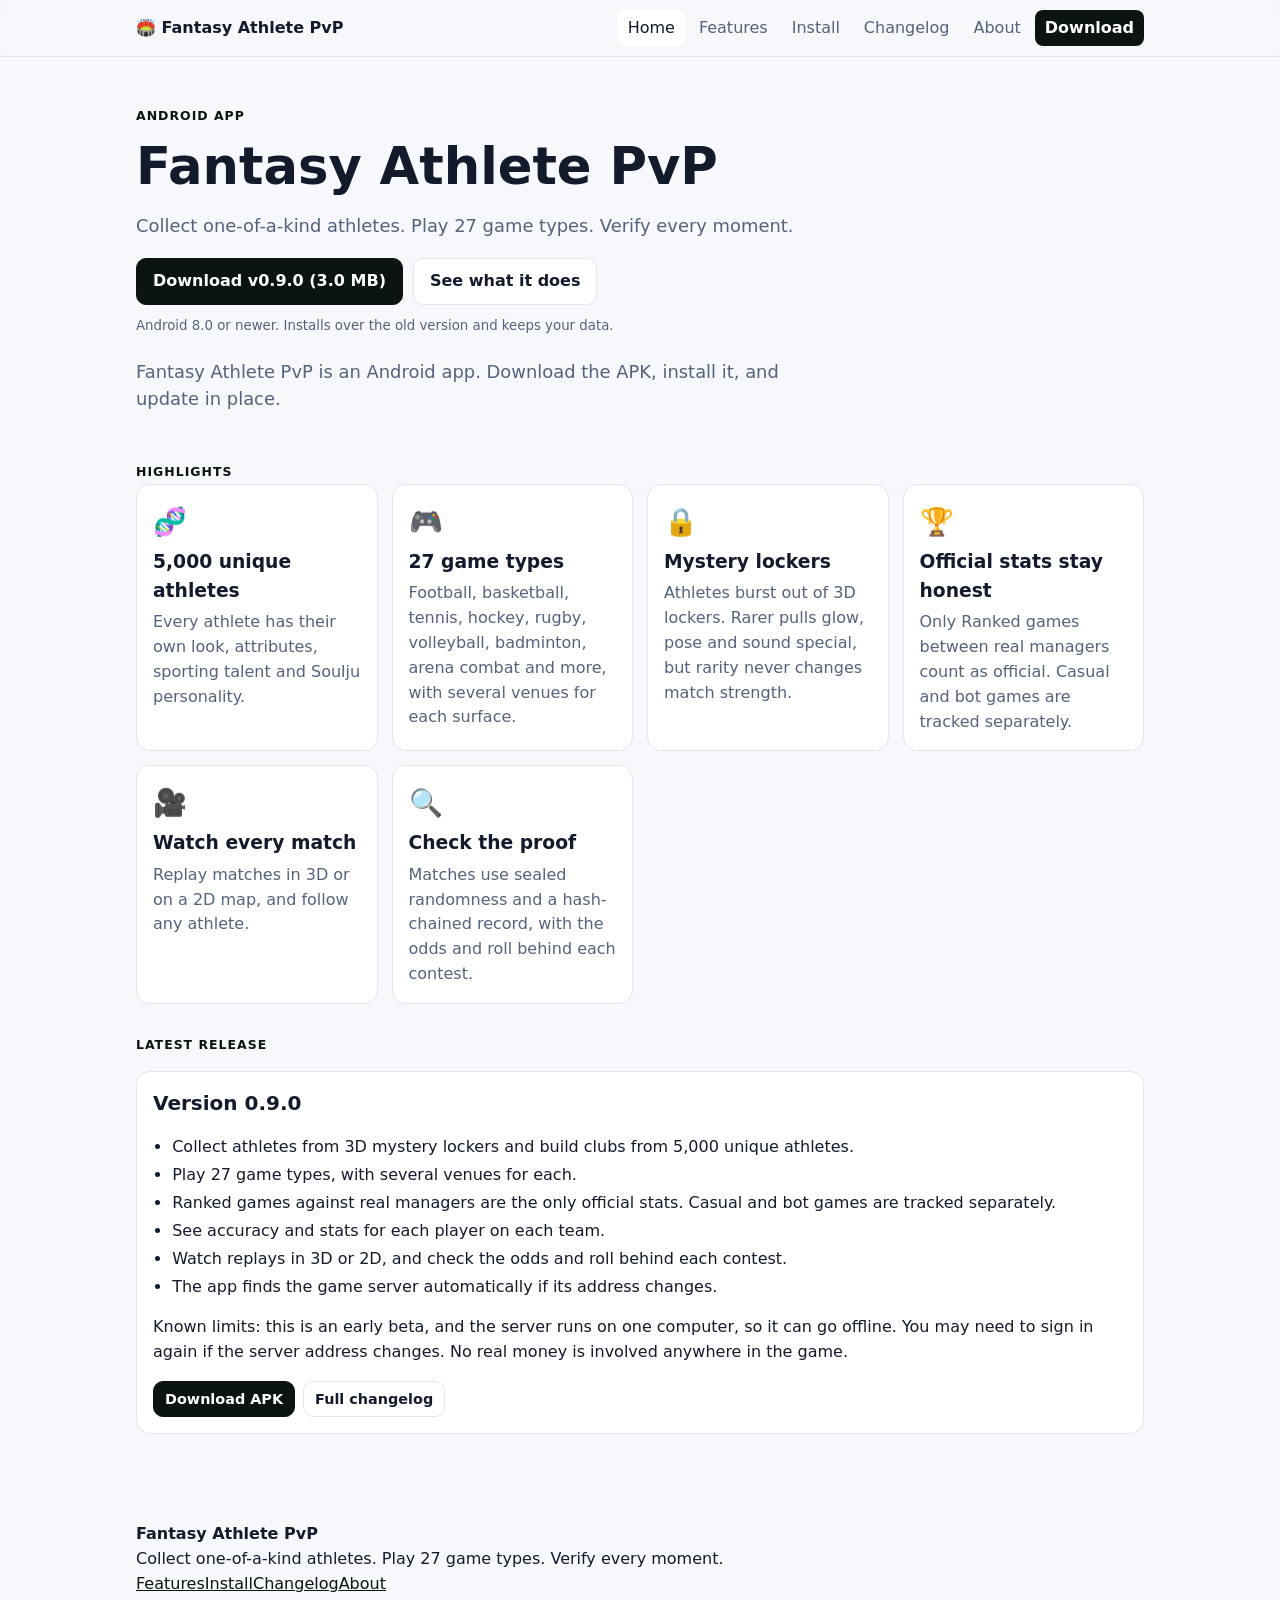
==== docs/index.html @ 2592e17e "Update the website Co-Authored-By: Claude Opus 5.5 <noreply@anthropic.com>" ====
<!doctype html>
<html lang="en">
<head>
<meta charset="utf-8">
<meta name="viewport" content="width=device-width, initial-scale=1">
<title>Fantasy Athlete PvP</title>
<meta name="description" content="Fantasy Athlete PvP is an Android app. Download the APK, install it, and update in place.">
<meta name="theme-color" content="#3b82f6">
<link rel="stylesheet" href="site.css">
</head>
<body>
<div id="site-header"></div>
<main>
<div class="wrap">
  <div class="pagehead">
    <span class="kicker">Android app</span>
    <h1>Fantasy Athlete PvP</h1>
    <p class="lead">Collect one-of-a-kind athletes. Play 27 game types. Verify every moment.</p>
    <div class="btns">
      <a class="btn primary" id="dl" href="install.html#download">Download for Android</a>
      <a class="btn" href="features.html">See what it does</a>
    </div>
    <small id="sub" style="color:var(--muted)">Android 8.0 or newer. Installs over the old version and keeps your data.</small>
  </div>

  <section>
    <p class="lead" style="margin-top:0">Fantasy Athlete PvP is an Android app. Download the APK, install it, and update in place.</p>
  </section>

  <section>
    <span class="kicker">Highlights</span>
    <div class="grid" id="features"></div>
  </section>

  <section>
    <span class="kicker">Latest release</span>
    <div id="latest" class="rel"><div class="md"><p>Loading...</p></div></div>
  </section>
</div>
</main>
<div id="site-footer"></div>
<script src="site.js"></script>
<script>
(function () {
  var S = window.Site;
  S.ready.then(function (site) {
    document.getElementById("features").innerHTML = (site.features || []).slice(0, 6).map(function (f) {
      return '<div class="card"><div class="ic">' + S.esc(f.icon || "") + "</div><h3>" + S.esc(f.title) + "</h3><p>" + S.esc(f.text) + "</p></div>";
    }).join("");
  });
  S.releases().then(function (list) {
    var r = list[0], box = document.getElementById("latest");
    if (!r) { box.innerHTML = '<div class="md"><p>No release has been published yet.</p></div>'; return; }
    document.getElementById("dl").href = r.download;
    document.getElementById("dl").textContent = "Download v" + r.version + " (" + S.fmtSize(r.size) + ")";
    box.innerHTML = '<header><h2>Version ' + S.esc(r.version) + '</h2><span class="meta">' + (r.date ? S.fmtDate(r.date) : "") + '</span></header><div class="md">' + S.md(r.notes) + '</div><div class="files"><a class="btn small primary" href="' + r.download + '">Download APK</a><a class="btn small" href="changelog.html">Full changelog</a></div>';
  }).catch(function () { document.getElementById("latest").innerHTML = '<div class="md"><p>Couldn\'t load the release list.</p></div>'; });
})();
</script>
</body>
</html>
---- docs/site.css ----
:root {
  --accent: #3b82f6;
  --bg: #0b0f1a;
  --panel: #131a2b;
  --line: #243049;
  --text: #e8ecf5;
  --muted: #9aa6bf;
  --ok: #34d399;
  color-scheme: dark;
}
@media (prefers-color-scheme: light) {
  :root { --bg: #f6f8fc; --panel: #ffffff; --line: #dfe5f1; --text: #131a2b; --muted: #55627c; color-scheme: light; }
}
* { box-sizing: border-box; }
html { scroll-behavior: smooth; }
body { margin: 0; background: var(--bg); color: var(--text); font: 16px/1.55 system-ui, -apple-system, "Segoe UI", Roboto, sans-serif; }
a { color: var(--accent); }
code { font: 0.9em ui-monospace, Menlo, Consolas, monospace; background: color-mix(in srgb, var(--accent) 14%, transparent); padding: 1px 5px; border-radius: 4px; }
.wrap { max-width: 1040px; margin: 0 auto; padding: 0 16px; }
main { padding: 28px 0 60px; }
h1 { font-size: clamp(2rem, 6vw, 3.2rem); line-height: 1.1; margin: 0.2em 0; }
h1 span { color: var(--accent); }
h2 { font-size: 1.6rem; margin: 1.6em 0 0.4em; }
h3 { margin: 0.2em 0 0.3em; }
.lead { font-size: 1.12rem; color: var(--muted); max-width: 62ch; }
.kicker { display: inline-block; font-size: 0.78rem; letter-spacing: 0.08em; text-transform: uppercase; color: var(--accent); font-weight: 700; }
section { padding: 14px 0; }

.top { position: sticky; top: 0; z-index: 10; background: color-mix(in srgb, var(--bg) 88%, transparent); backdrop-filter: blur(8px); border-bottom: 1px solid var(--line); }
.top .wrap { display: flex; align-items: center; gap: 16px; height: 56px; }
.brand { font-weight: 800; color: var(--text); text-decoration: none; margin-right: auto; }
.brand .mark { color: var(--accent); }
nav.main { display: flex; gap: 4px; align-items: center; }
nav.main a { color: var(--muted); text-decoration: none; padding: 6px 10px; border-radius: 8px; }
nav.main a:hover, nav.main a.on { color: var(--text); background: var(--panel); }
nav.main a.dl { background: var(--accent); color: #fff; font-weight: 700; }
.menu-btn { display: none; background: none; border: 1px solid var(--line); color: var(--text); border-radius: 8px; padding: 6px 10px; font-size: 1.1rem; }
@media (max-width: 720px) {
  .menu-btn { display: block; }
  nav.main { display: none; position: absolute; top: 56px; left: 0; right: 0; flex-direction: column; align-items: stretch; background: var(--bg); border-bottom: 1px solid var(--line); padding: 8px 16px 14px; }
  nav.main.open { display: flex; }
}

.btns { display: flex; flex-wrap: wrap; gap: 10px; margin: 18px 0 8px; }
.btn { display: inline-block; padding: 10px 16px; border-radius: 10px; border: 1px solid var(--line); background: var(--panel); color: var(--text); text-decoration: none; font-weight: 600; cursor: pointer; font-size: 1rem; }
.btn.primary { background: var(--accent); border-color: var(--accent); color: #fff; }
.btn.small { padding: 6px 11px; font-size: 0.9rem; }
.grid { display: grid; gap: 14px; grid-template-columns: repeat(auto-fit, minmax(240px, 1fr)); }
.grid.two { grid-template-columns: repeat(auto-fit, minmax(300px, 1fr)); }
.card, .callout { background: var(--panel); border: 1px solid var(--line); border-radius: 14px; padding: 16px; color: var(--text); text-decoration: none; display: block; }
.card .ic { font-size: 1.7rem; }
.card p, .callout p { color: var(--muted); margin: 0.3em 0 0; }
.callout.warn { border-color: #d9a441; }
.pagehead { padding: 18px 0 6px; }
.pill { display: inline-block; font-size: 0.8rem; padding: 2px 9px; border-radius: 99px; border: 1px solid var(--line); color: var(--muted); }
.pill.green { color: var(--ok); border-color: var(--ok); }
.search { width: 100%; max-width: 420px; padding: 10px 12px; border-radius: 10px; border: 1px solid var(--line); background: var(--panel); color: var(--text); font-size: 1rem; }
.filter { display: flex; gap: 12px; align-items: center; flex-wrap: wrap; margin-top: 10px; }

.rel { background: var(--panel); border: 1px solid var(--line); border-radius: 14px; padding: 16px; margin: 14px 0; }
.rel header { display: flex; flex-wrap: wrap; gap: 4px 12px; align-items: baseline; justify-content: space-between; }
.rel h2 { margin: 0; font-size: 1.25rem; }
.rel .meta { color: var(--muted); font-size: 0.9rem; }
.tag { margin-left: 8px; font-size: 0.7rem; background: var(--accent); color: #fff; padding: 2px 7px; border-radius: 99px; vertical-align: middle; }
.md ul { padding-left: 1.2em; } .md li { margin: 0.2em 0; }
.files { display: flex; flex-wrap: wrap; gap: 8px; margin-top: 10px; }
details { margin-top: 10px; color: var(--muted); }
table { width: 100%; border-collapse: collapse; }
th, td { text-align: left; padding: 8px 6px; border-bottom: 1px solid var(--line); vertical-align: top; }
td.hash { font: 12px ui-monospace, Menlo, Consolas, monospace; word-break: break-all; color: var(--muted); }
ol.steps { padding-left: 1.2em; } ol.steps li { margin: 0.5em 0; }

footer.foot { border-top: 1px solid var(--line); color: var(--muted); font-size: 0.9rem; padding: 24px 0 40px; }
footer .cols { display: grid; gap: 20px; grid-template-columns: repeat(auto-fit, minmax(220px, 1fr)); }
footer .links { display: flex; flex-direction: column; gap: 6px; }
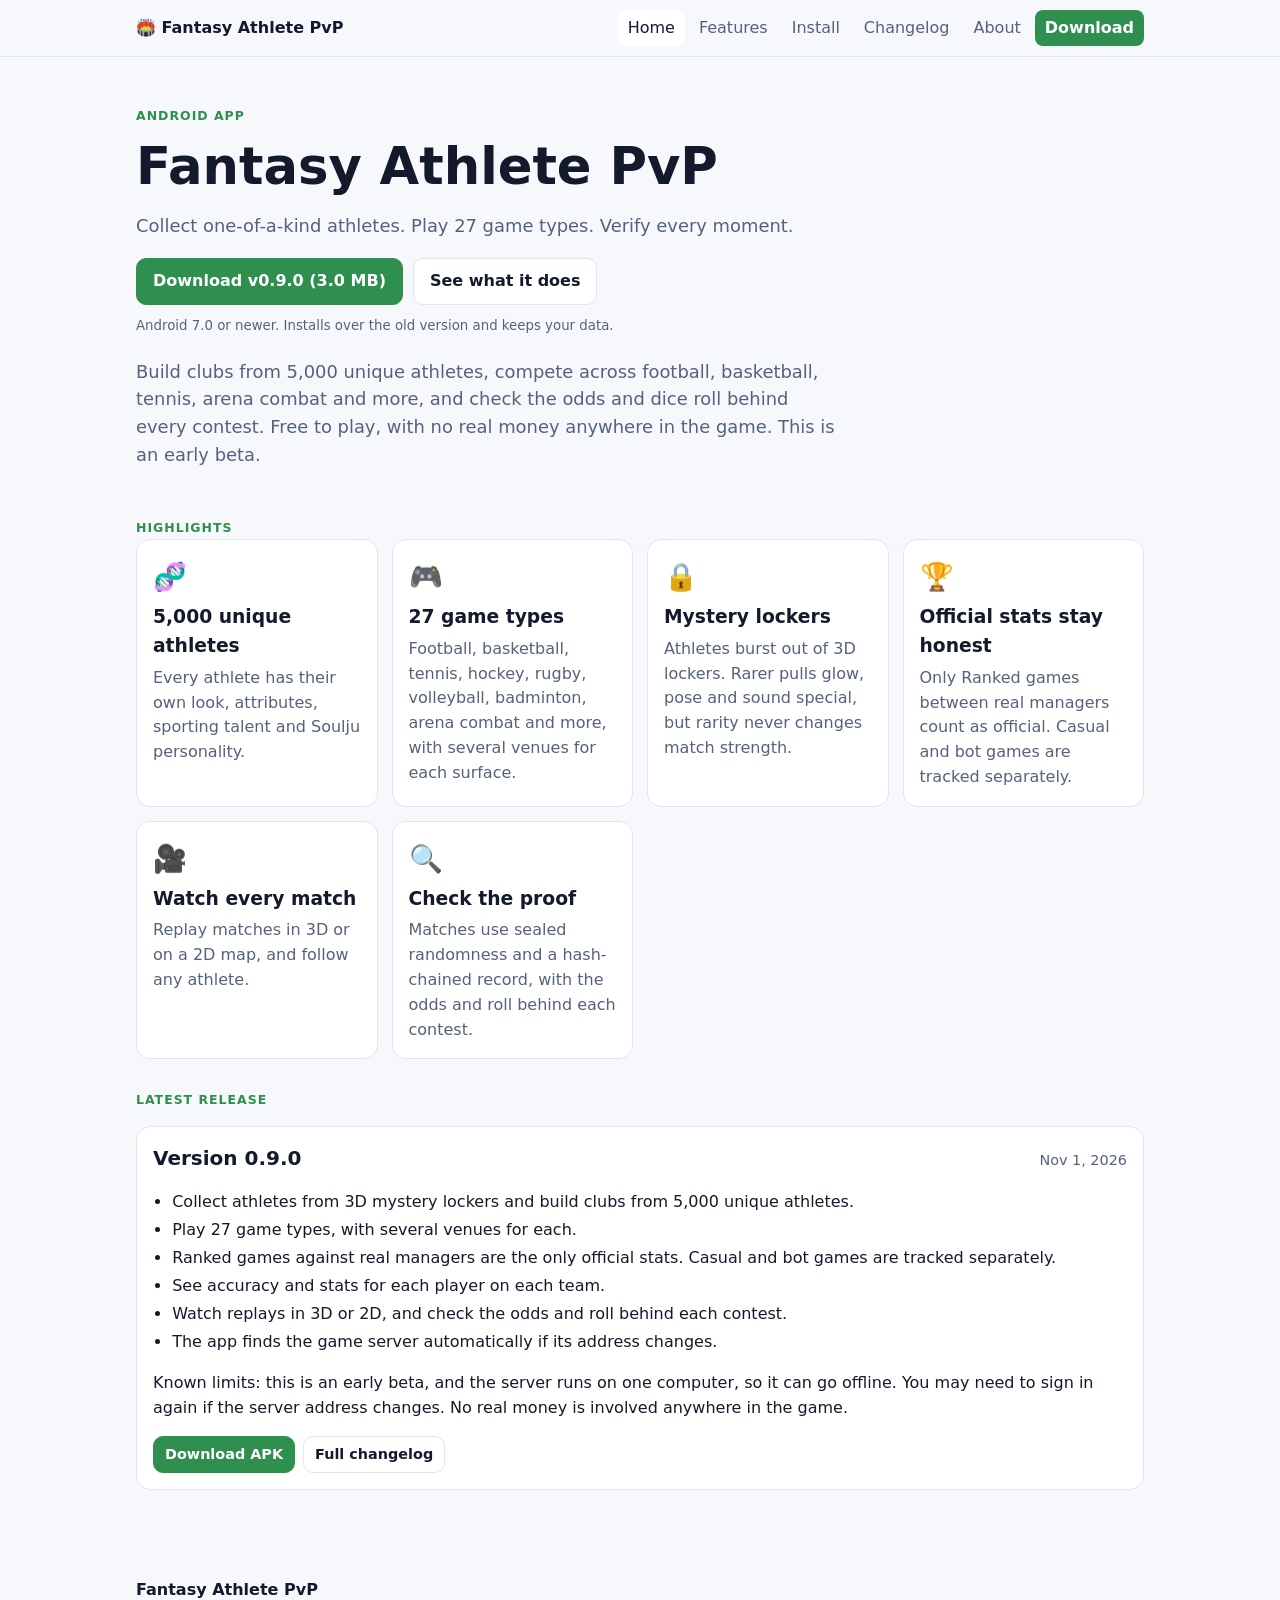
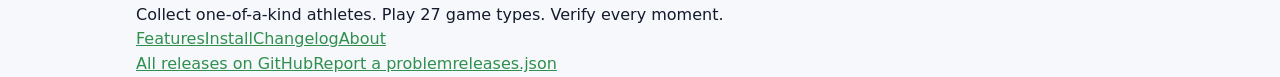
==== commit c7df1cf1: "Update the website Co-Authored-By: Claude Opus 5.5 <noreply@anthropic.com>" ====
--- a/docs/index.html
+++ b/docs/index.html
@@ -4,7 +4,7 @@
 <meta charset="utf-8">
 <meta name="viewport" content="width=device-width, initial-scale=1">
 <title>Fantasy Athlete PvP</title>
-<meta name="description" content="Fantasy Athlete PvP is an Android app. Download the APK, install it, and update in place.">
+<meta name="description" content="Build clubs from 5,000 unique athletes, compete across football, basketball, tennis, arena combat and more, and check the odds and dice roll behind every contest. Free to play, with no real money anywhere in the game. This is an early beta.">
 <meta name="theme-color" content="#3b82f6">
 <link rel="stylesheet" href="site.css">
 </head>
@@ -20,11 +20,11 @@
       <a class="btn primary" id="dl" href="install.html#download">Download for Android</a>
       <a class="btn" href="features.html">See what it does</a>
     </div>
-    <small id="sub" style="color:var(--muted)">Android 8.0 or newer. Installs over the old version and keeps your data.</small>
+    <small id="sub" style="color:var(--muted)">Android 7.0 or newer. Installs over the old version and keeps your data.</small>
   </div>
 
   <section>
-    <p class="lead" style="margin-top:0">Fantasy Athlete PvP is an Android app. Download the APK, install it, and update in place.</p>
+    <p class="lead" style="margin-top:0">Build clubs from 5,000 unique athletes, compete across football, basketball, tennis, arena combat and more, and check the odds and dice roll behind every contest. Free to play, with no real money anywhere in the game. This is an early beta.</p>
   </section>
 
   <section>
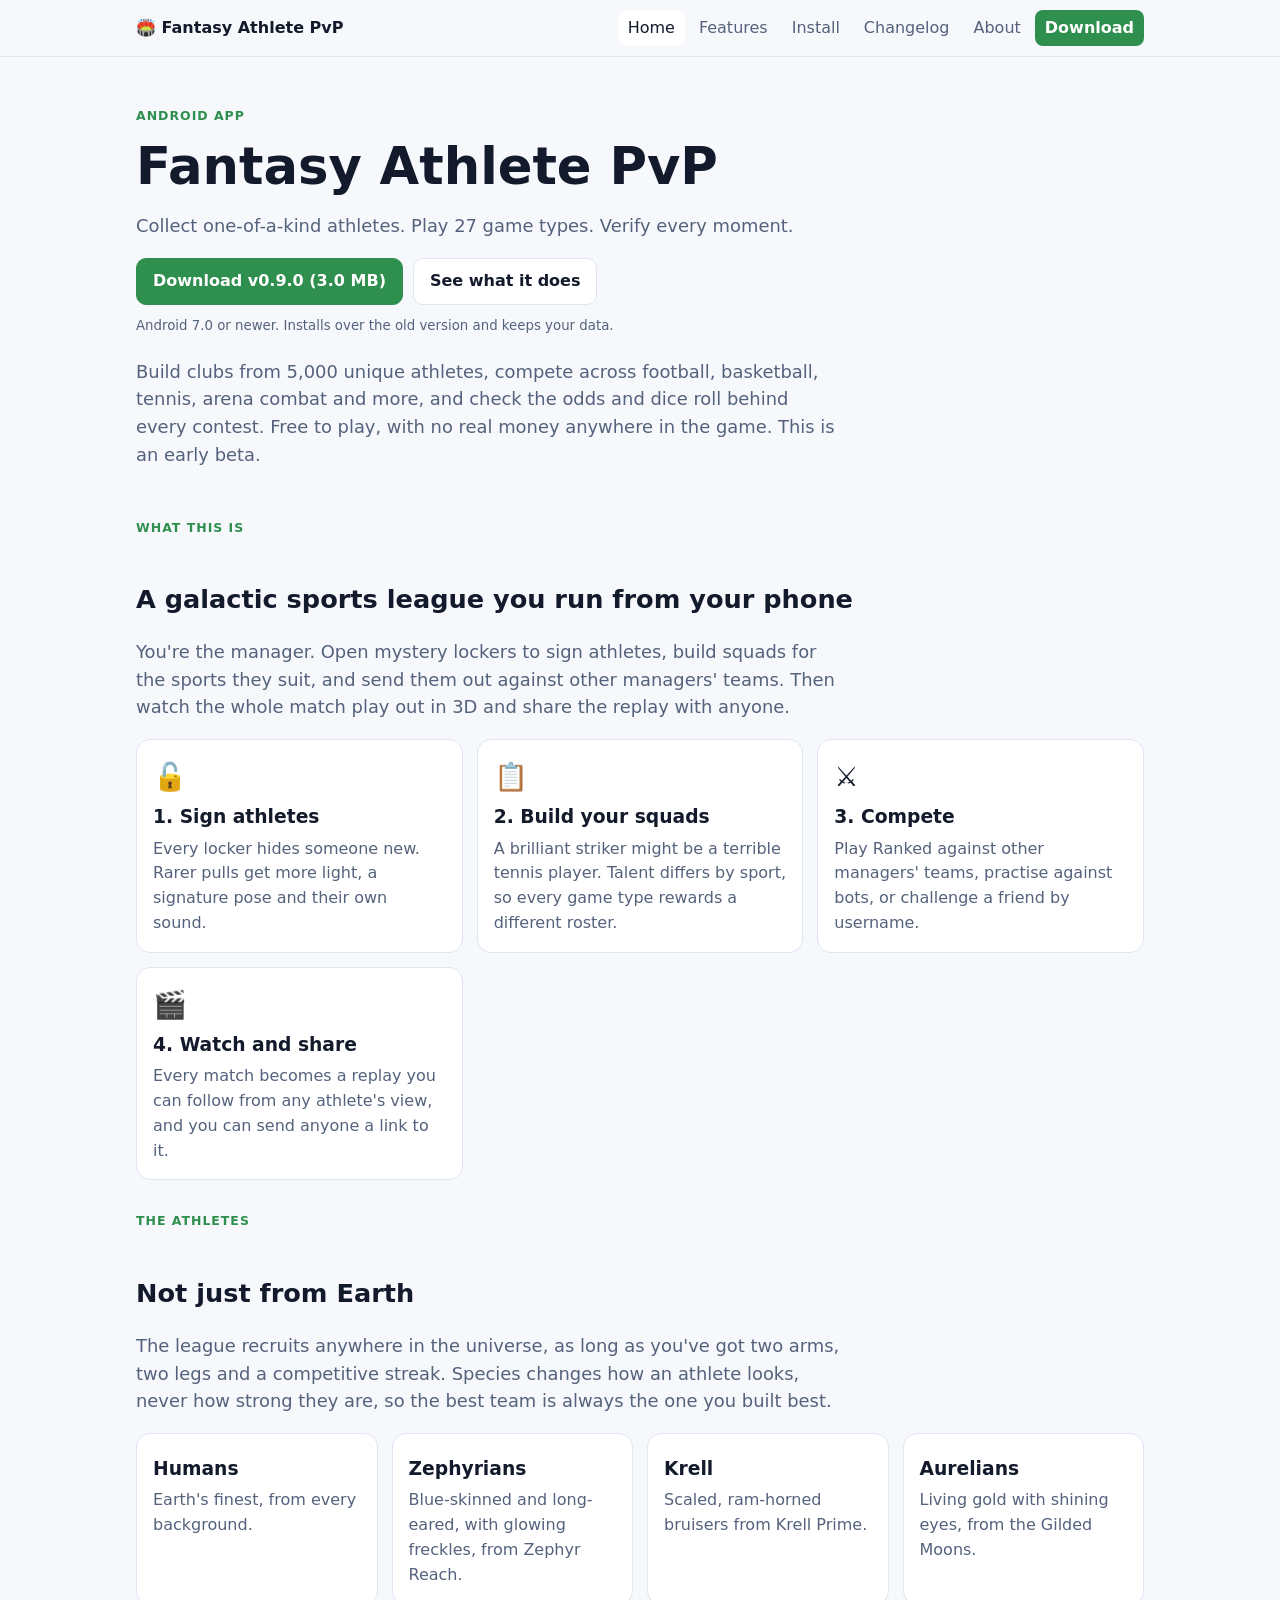
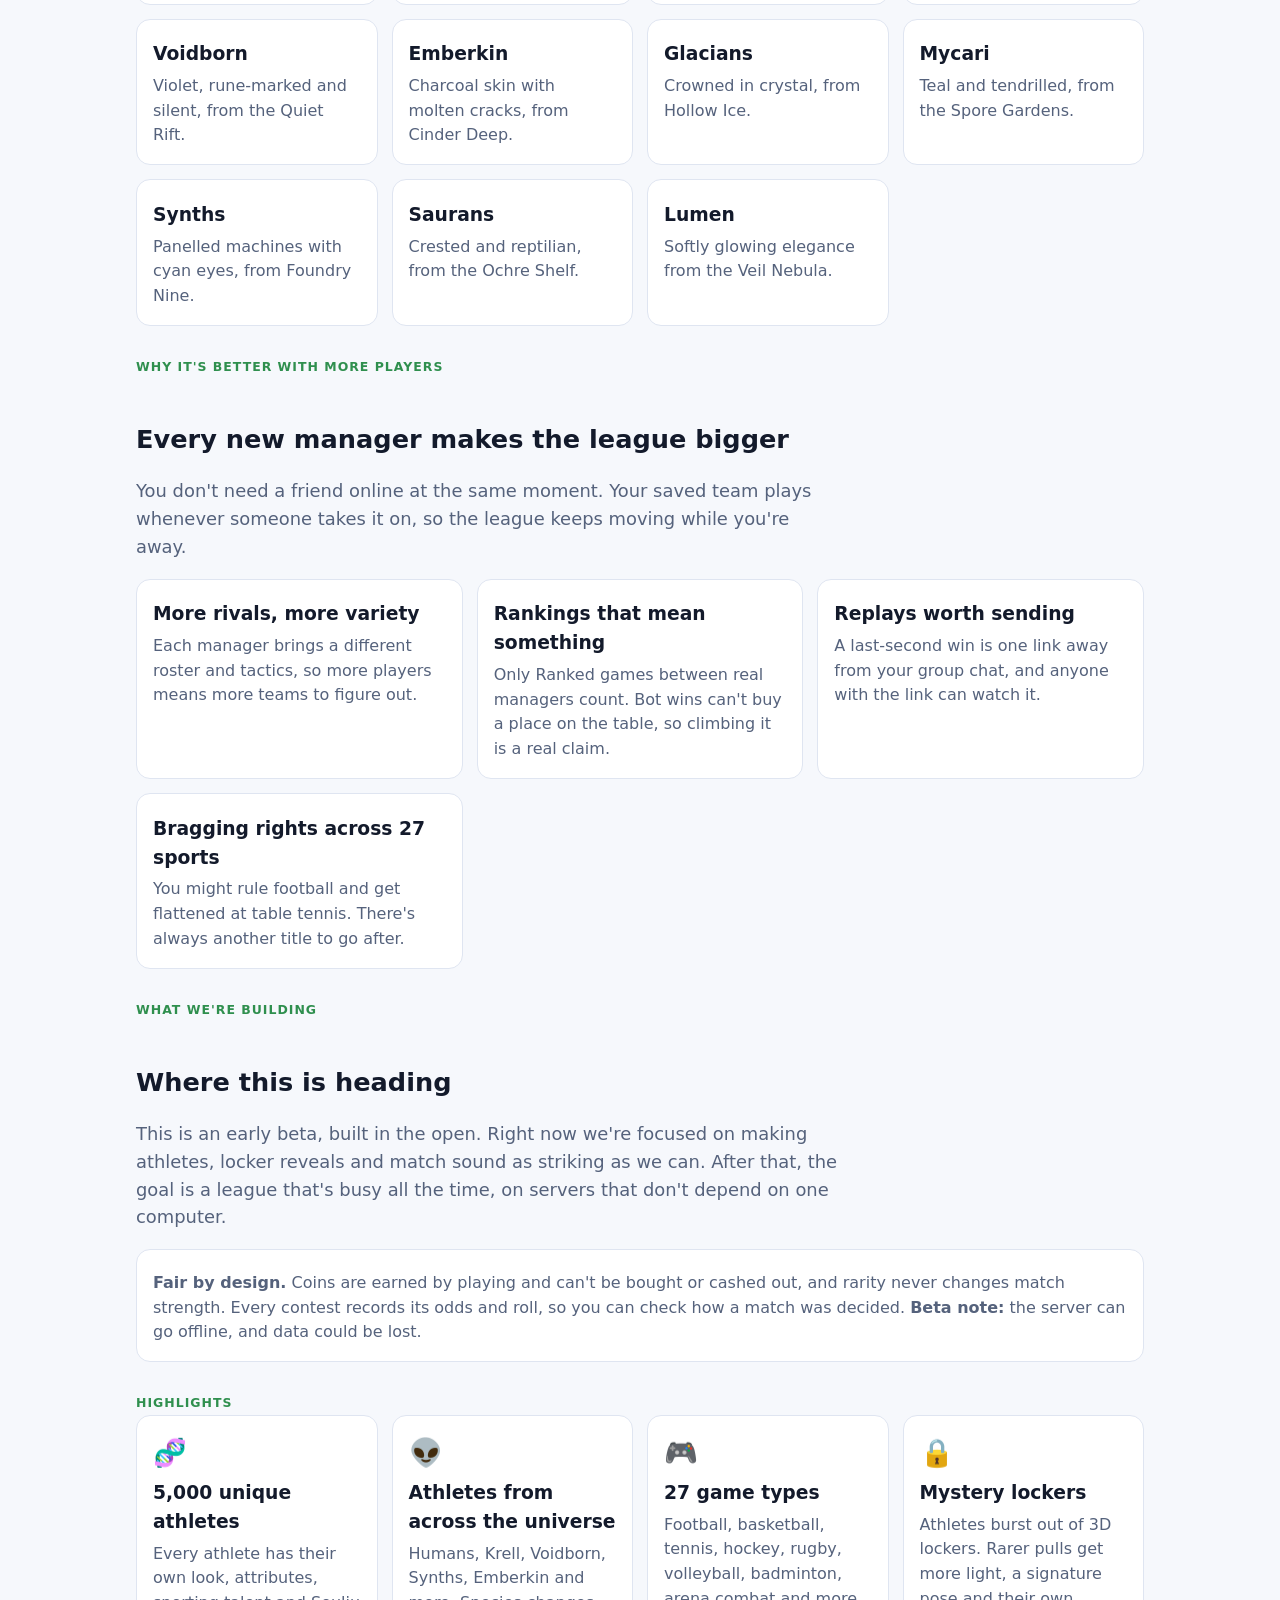
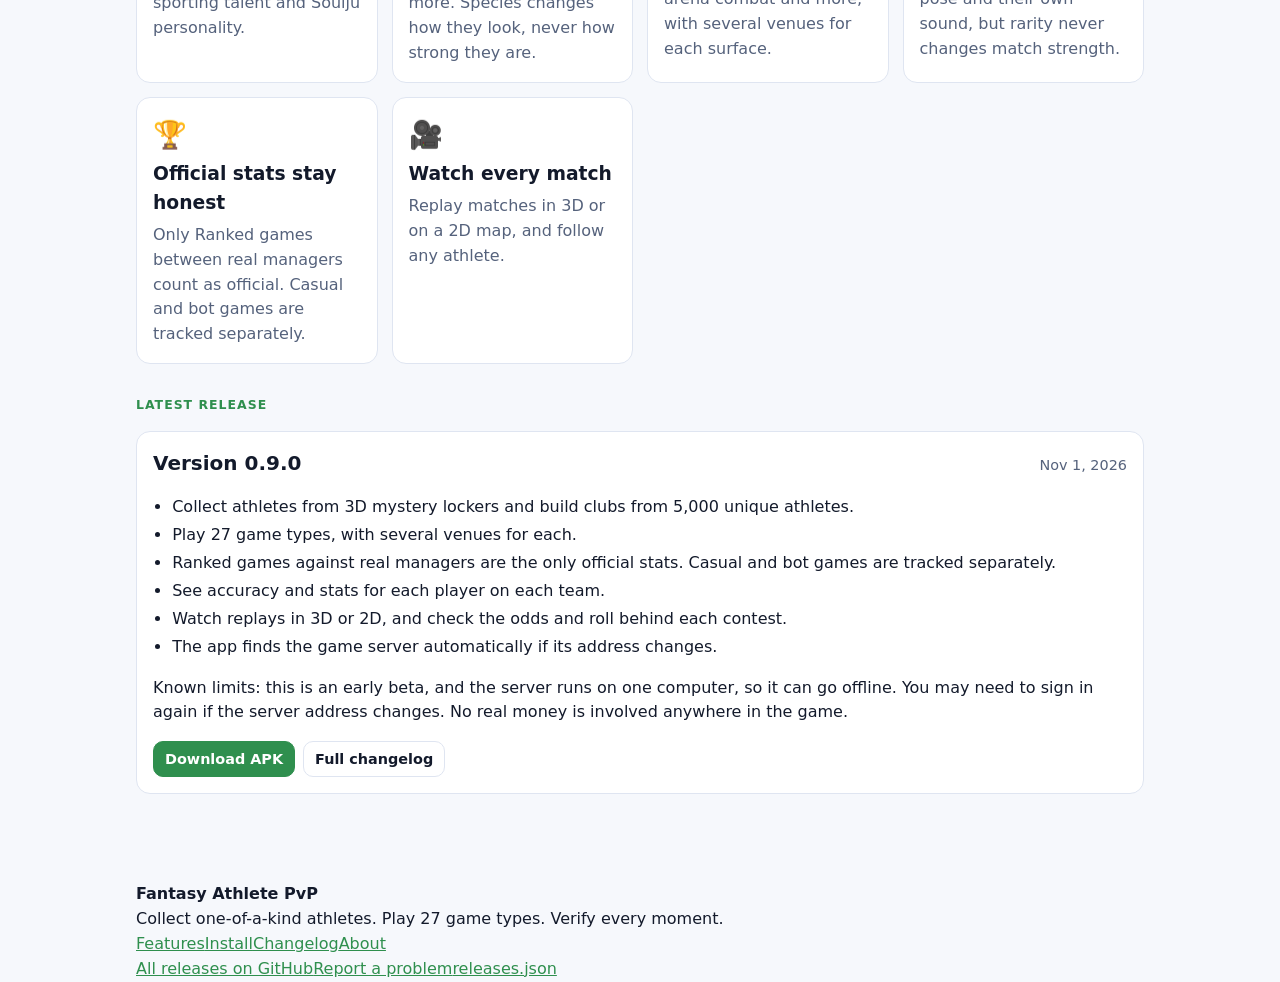
==== commit 37406bf6: "Update the website Co-Authored-By: Claude Opus 5.5 <noreply@anthropic.com>" ====
--- a/docs/index.html
+++ b/docs/index.html
@@ -25,6 +25,56 @@
 
   <section>
     <p class="lead" style="margin-top:0">Build clubs from 5,000 unique athletes, compete across football, basketball, tennis, arena combat and more, and check the odds and dice roll behind every contest. Free to play, with no real money anywhere in the game. This is an early beta.</p>
+  </section>
+
+  <section>
+    <span class="kicker">What this is</span>
+    <h2>A galactic sports league you run from your phone</h2>
+    <p class="lead">You're the manager. Open mystery lockers to sign athletes, build squads for the sports they suit, and send them out against other managers' teams. Then watch the whole match play out in 3D and share the replay with anyone.</p>
+    <div class="grid two" style="margin-top:14px">
+      <div class="card"><div class="ic">🔓</div><h3>1. Sign athletes</h3><p>Every locker hides someone new. Rarer pulls get more light, a signature pose and their own sound.</p></div>
+      <div class="card"><div class="ic">📋</div><h3>2. Build your squads</h3><p>A brilliant striker might be a terrible tennis player. Talent differs by sport, so every game type rewards a different roster.</p></div>
+      <div class="card"><div class="ic">⚔️</div><h3>3. Compete</h3><p>Play Ranked against other managers' teams, practise against bots, or challenge a friend by username.</p></div>
+      <div class="card"><div class="ic">🎬</div><h3>4. Watch and share</h3><p>Every match becomes a replay you can follow from any athlete's view, and you can send anyone a link to it.</p></div>
+    </div>
+  </section>
+
+  <section>
+    <span class="kicker">The athletes</span>
+    <h2>Not just from Earth</h2>
+    <p class="lead">The league recruits anywhere in the universe, as long as you've got two arms, two legs and a competitive streak. Species changes how an athlete looks, never how strong they are, so the best team is always the one you built best.</p>
+    <div class="grid" style="margin-top:14px">
+      <div class="card"><h3>Humans</h3><p>Earth's finest, from every background.</p></div>
+      <div class="card"><h3>Zephyrians</h3><p>Blue-skinned and long-eared, with glowing freckles, from Zephyr Reach.</p></div>
+      <div class="card"><h3>Krell</h3><p>Scaled, ram-horned bruisers from Krell Prime.</p></div>
+      <div class="card"><h3>Aurelians</h3><p>Living gold with shining eyes, from the Gilded Moons.</p></div>
+      <div class="card"><h3>Voidborn</h3><p>Violet, rune-marked and silent, from the Quiet Rift.</p></div>
+      <div class="card"><h3>Emberkin</h3><p>Charcoal skin with molten cracks, from Cinder Deep.</p></div>
+      <div class="card"><h3>Glacians</h3><p>Crowned in crystal, from Hollow Ice.</p></div>
+      <div class="card"><h3>Mycari</h3><p>Teal and tendrilled, from the Spore Gardens.</p></div>
+      <div class="card"><h3>Synths</h3><p>Panelled machines with cyan eyes, from Foundry Nine.</p></div>
+      <div class="card"><h3>Saurans</h3><p>Crested and reptilian, from the Ochre Shelf.</p></div>
+      <div class="card"><h3>Lumen</h3><p>Softly glowing elegance from the Veil Nebula.</p></div>
+    </div>
+  </section>
+
+  <section>
+    <span class="kicker">Why it's better with more players</span>
+    <h2>Every new manager makes the league bigger</h2>
+    <p class="lead">You don't need a friend online at the same moment. Your saved team plays whenever someone takes it on, so the league keeps moving while you're away.</p>
+    <div class="grid two" style="margin-top:14px">
+      <div class="card"><h3>More rivals, more variety</h3><p>Each manager brings a different roster and tactics, so more players means more teams to figure out.</p></div>
+      <div class="card"><h3>Rankings that mean something</h3><p>Only Ranked games between real managers count. Bot wins can't buy a place on the table, so climbing it is a real claim.</p></div>
+      <div class="card"><h3>Replays worth sending</h3><p>A last-second win is one link away from your group chat, and anyone with the link can watch it.</p></div>
+      <div class="card"><h3>Bragging rights across 27 sports</h3><p>You might rule football and get flattened at table tennis. There's always another title to go after.</p></div>
+    </div>
+  </section>
+
+  <section>
+    <span class="kicker">What we're building</span>
+    <h2>Where this is heading</h2>
+    <p class="lead">This is an early beta, built in the open. Right now we're focused on making athletes, locker reveals and match sound as striking as we can. After that, the goal is a league that's busy all the time, on servers that don't depend on one computer.</p>
+    <div class="callout" style="margin-top:14px"><p><b>Fair by design.</b> Coins are earned by playing and can't be bought or cashed out, and rarity never changes match strength. Every contest records its odds and roll, so you can check how a match was decided. <b>Beta note:</b> the server can go offline, and data could be lost.</p></div>
   </section>
 
   <section>
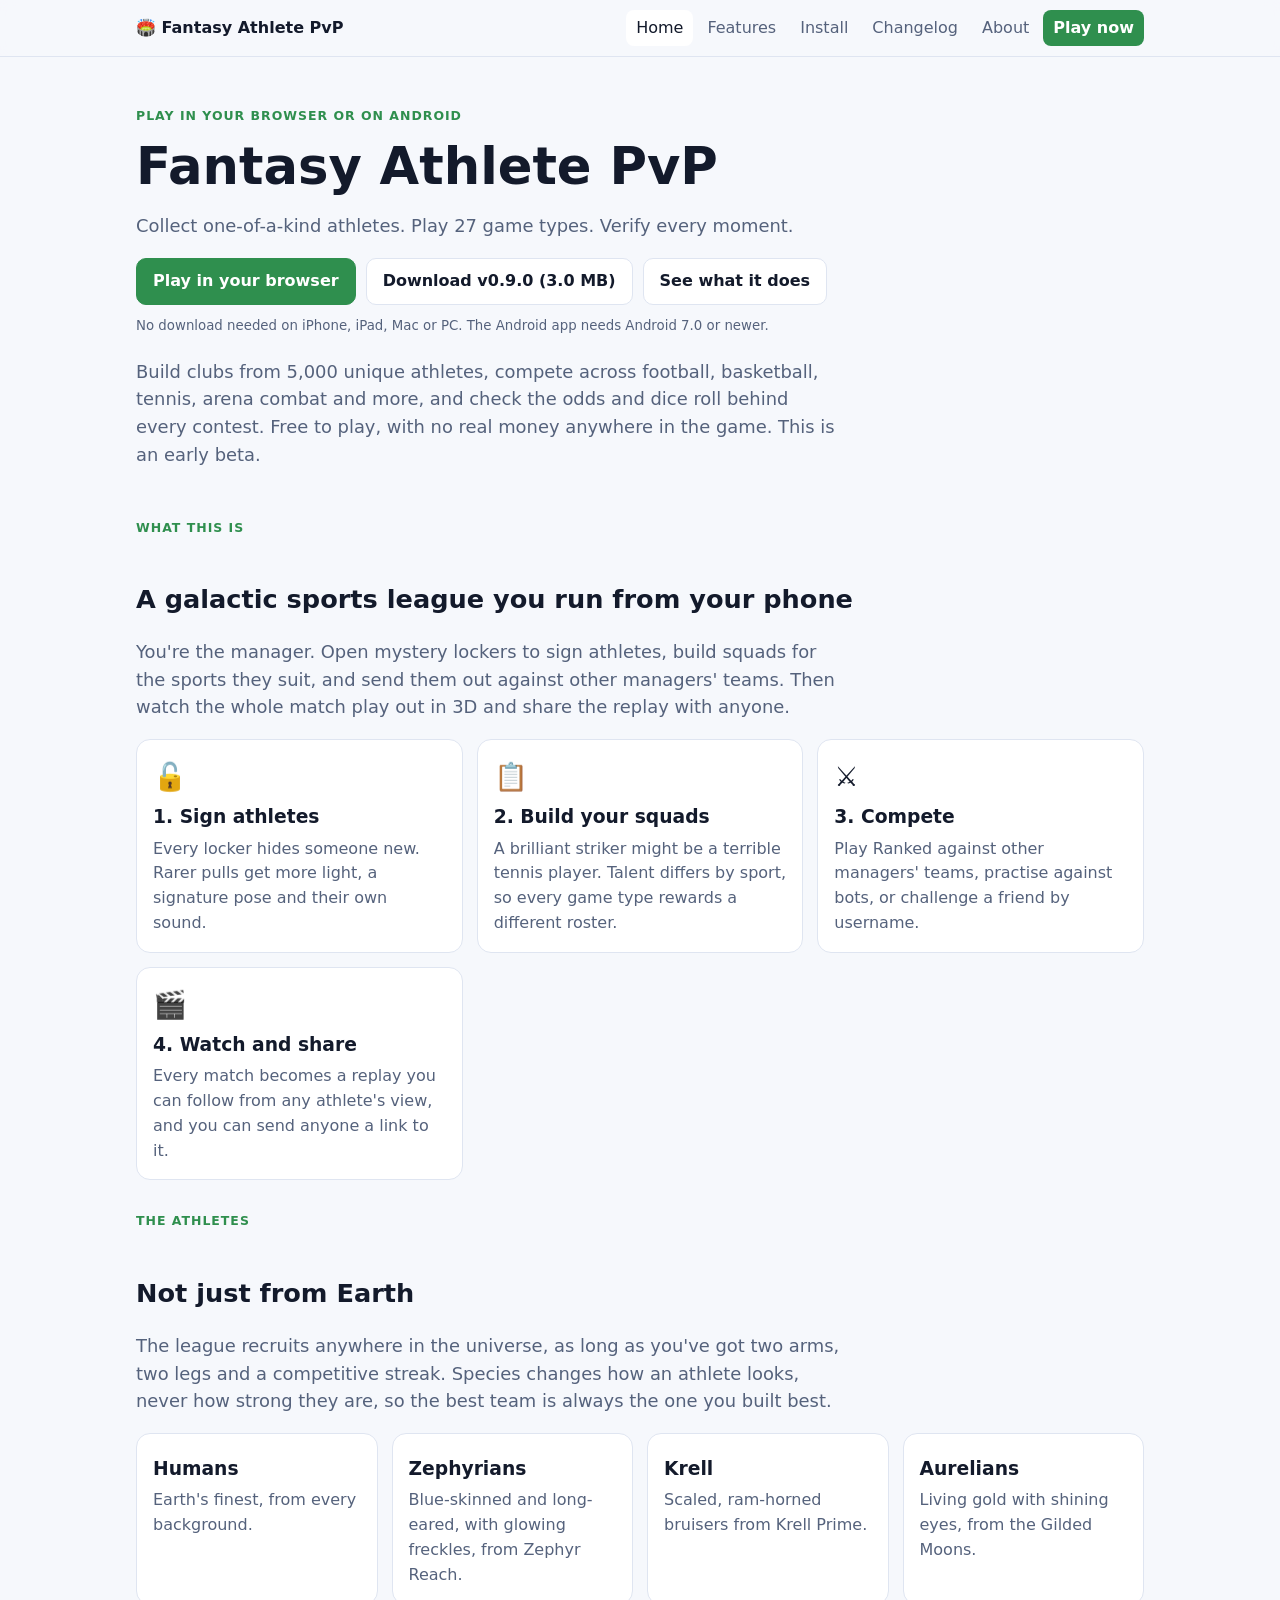
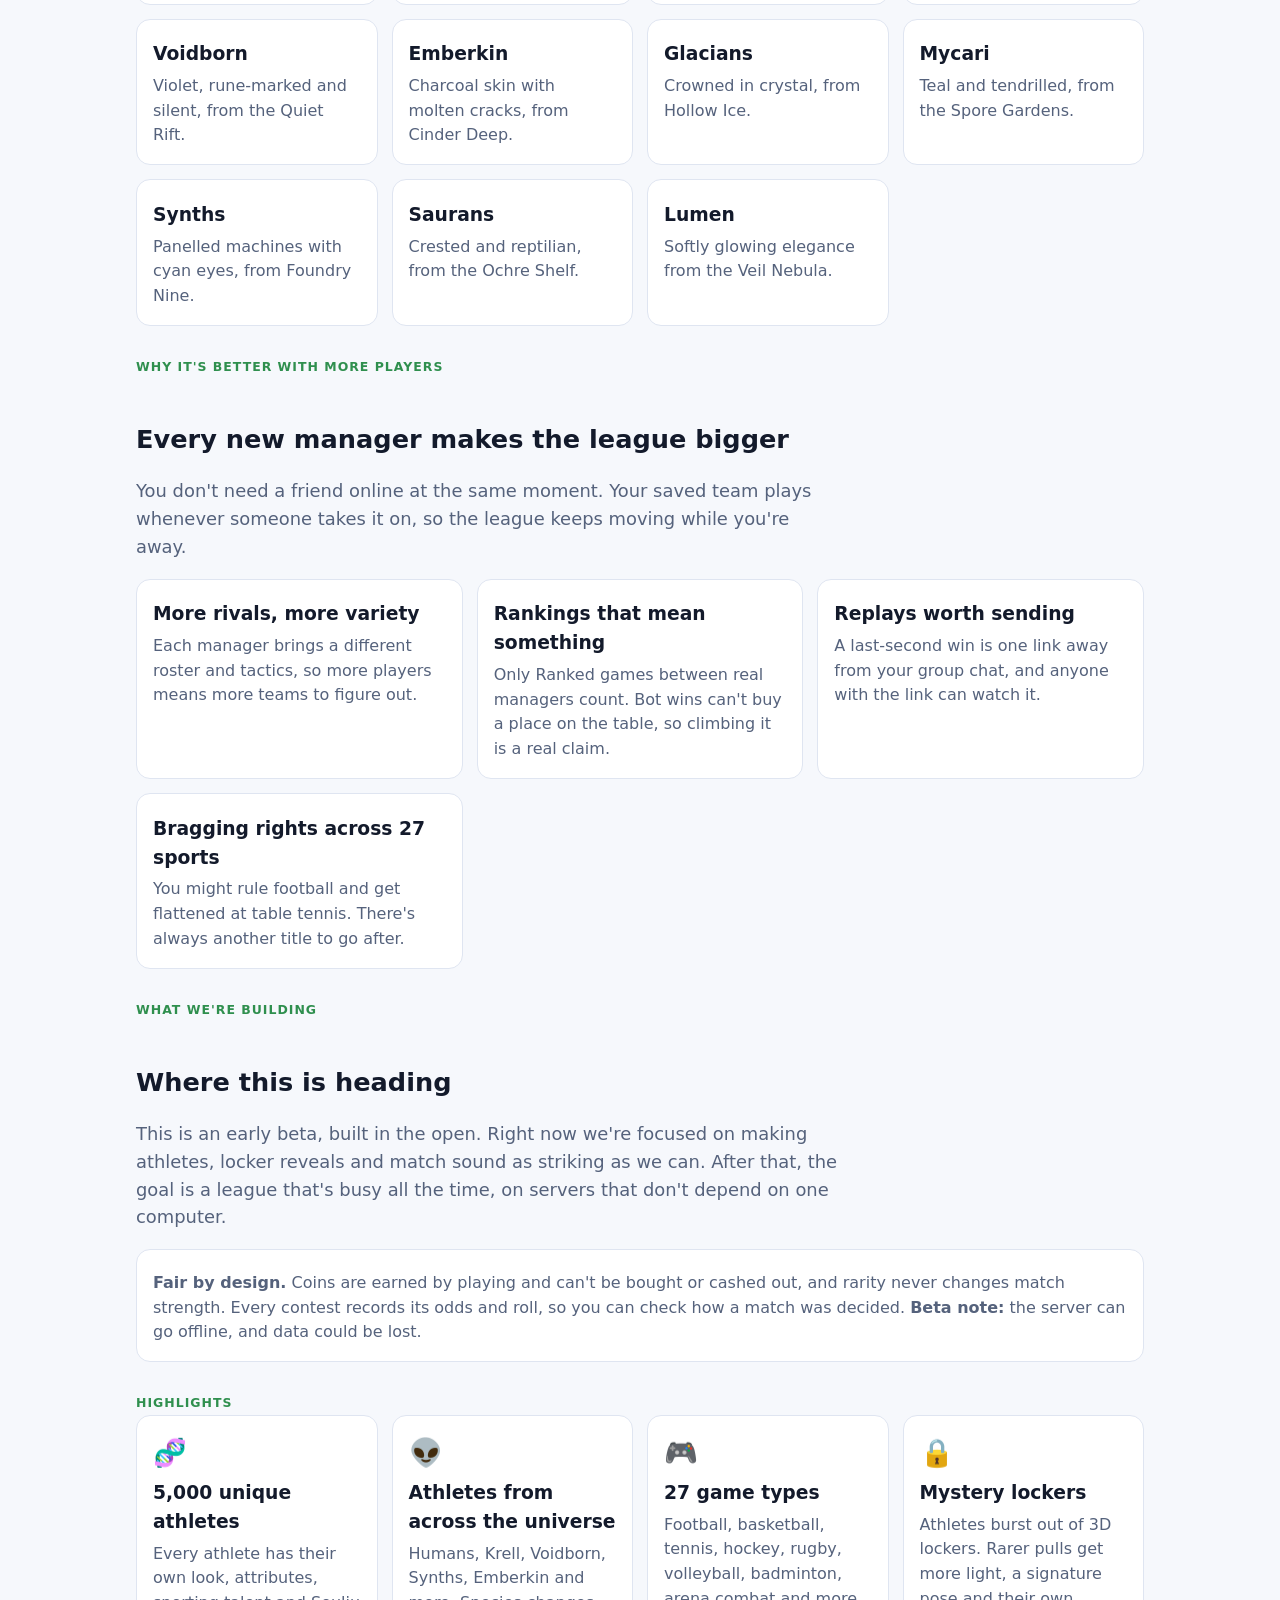
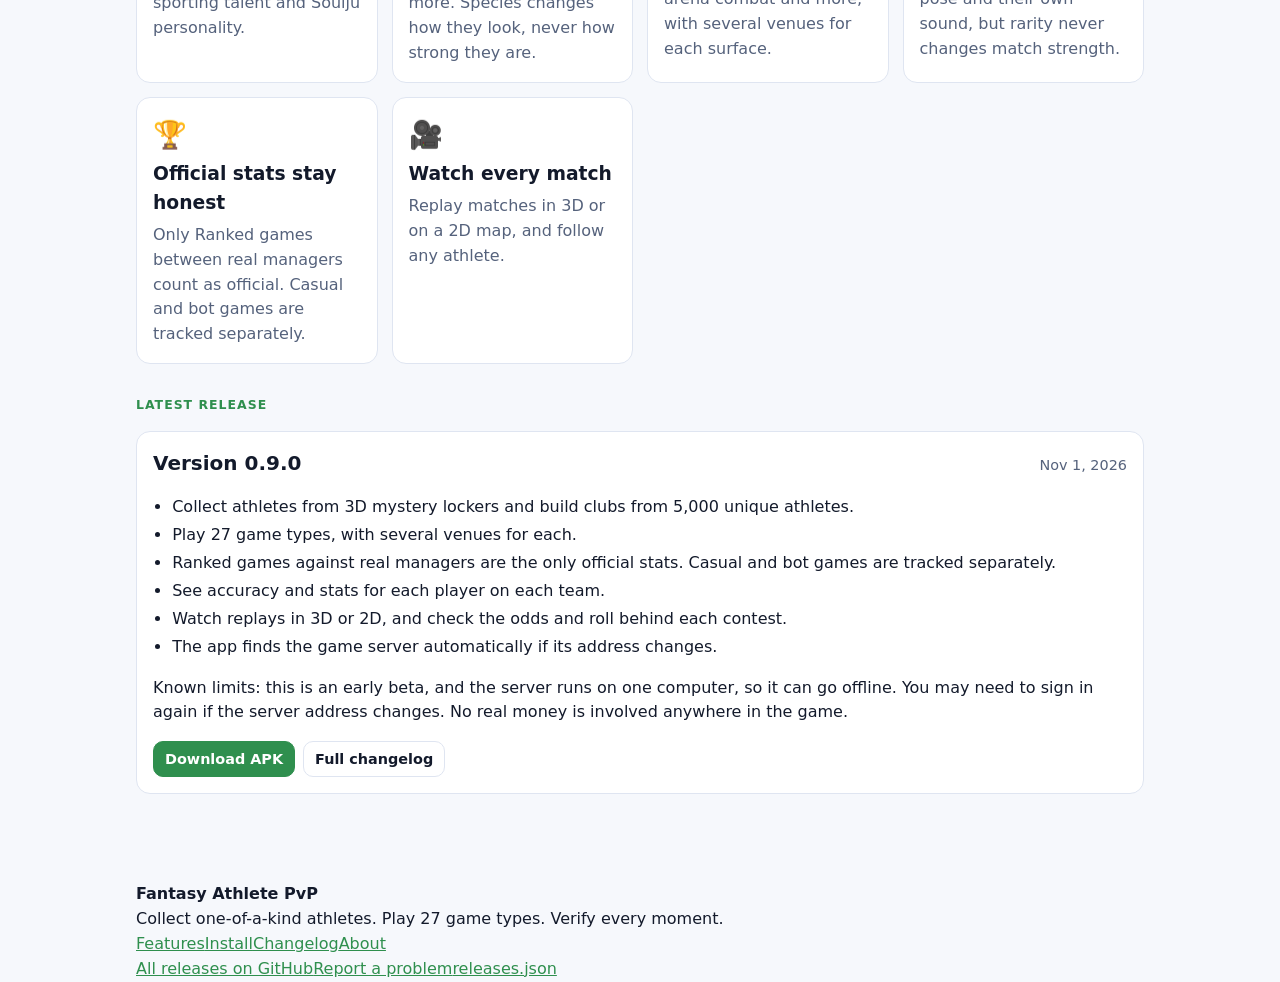
==== commit 4b3c54ae: "Update the website Co-Authored-By: Claude Opus 5.5 <noreply@anthropic.com>" ====
--- a/docs/index.html
+++ b/docs/index.html
@@ -11,16 +11,24 @@
 <body>
 <div id="site-header"></div>
 <main>
+<script>
+  // iPhones and iPads can't install an Android app, so don't offer them one.
+  document.addEventListener('DOMContentLoaded', function () {
+    var ua = navigator.userAgent, ios = /iPhone|iPad|iPod/.test(ua) || (navigator.platform === 'MacIntel' && navigator.maxTouchPoints > 1);
+    if (ios) { var d = document.getElementById('dl'); if (d) d.style.display = 'none'; document.getElementById('sub').textContent = 'No download needed. Tip: tap Share, then Add to Home Screen, to keep it one tap away.'; }
+  });
+</script>
 <div class="wrap">
   <div class="pagehead">
-    <span class="kicker">Android app</span>
+    <span class="kicker">Play in your browser or on Android</span>
     <h1>Fantasy Athlete PvP</h1>
     <p class="lead">Collect one-of-a-kind athletes. Play 27 game types. Verify every moment.</p>
     <div class="btns">
-      <a class="btn primary" id="dl" href="install.html#download">Download for Android</a>
+      <a class="btn primary" id="play" href="play.html">Play in your browser</a>
+      <a class="btn" id="dl" href="install.html#download">Download for Android</a>
       <a class="btn" href="features.html">See what it does</a>
     </div>
-    <small id="sub" style="color:var(--muted)">Android 7.0 or newer. Installs over the old version and keeps your data.</small>
+    <small id="sub" style="color:var(--muted)">No download needed on iPhone, iPad, Mac or PC. The Android app needs Android 7.0 or newer.</small>
   </div>
 
   <section>
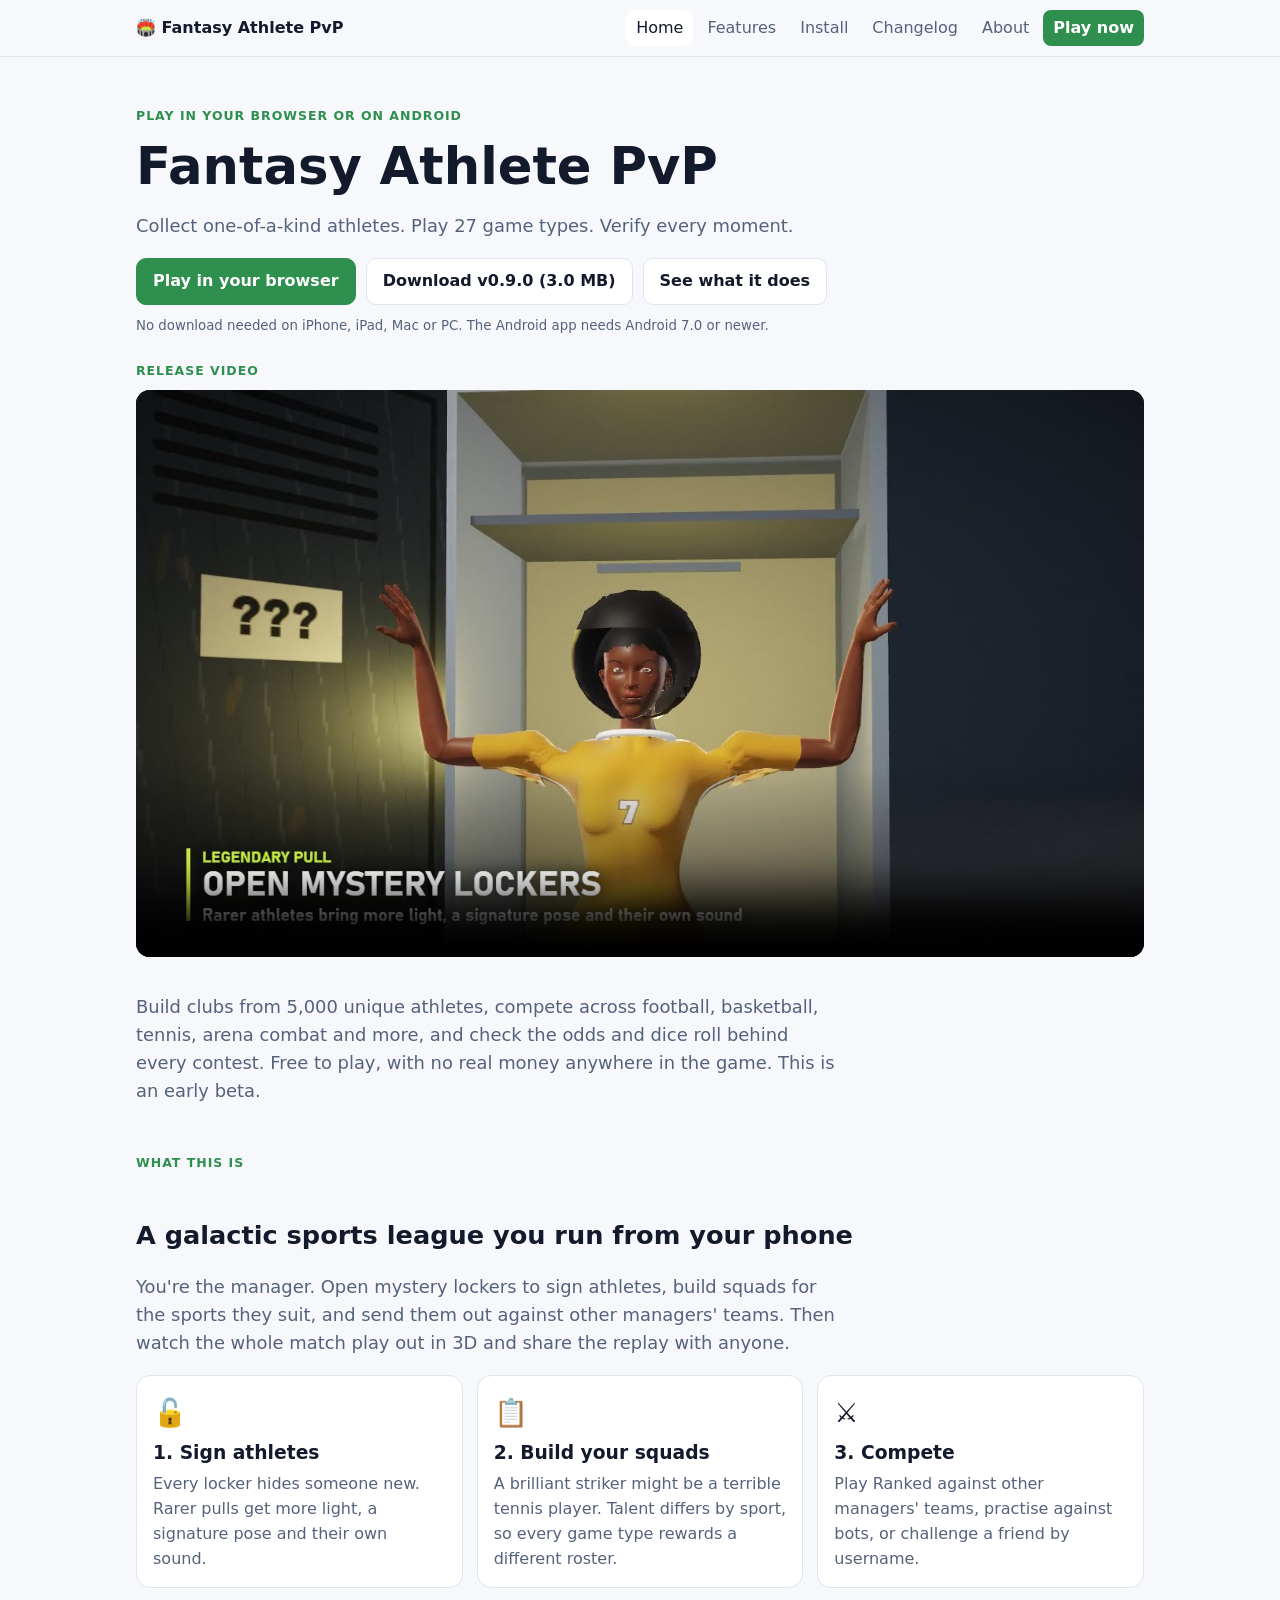
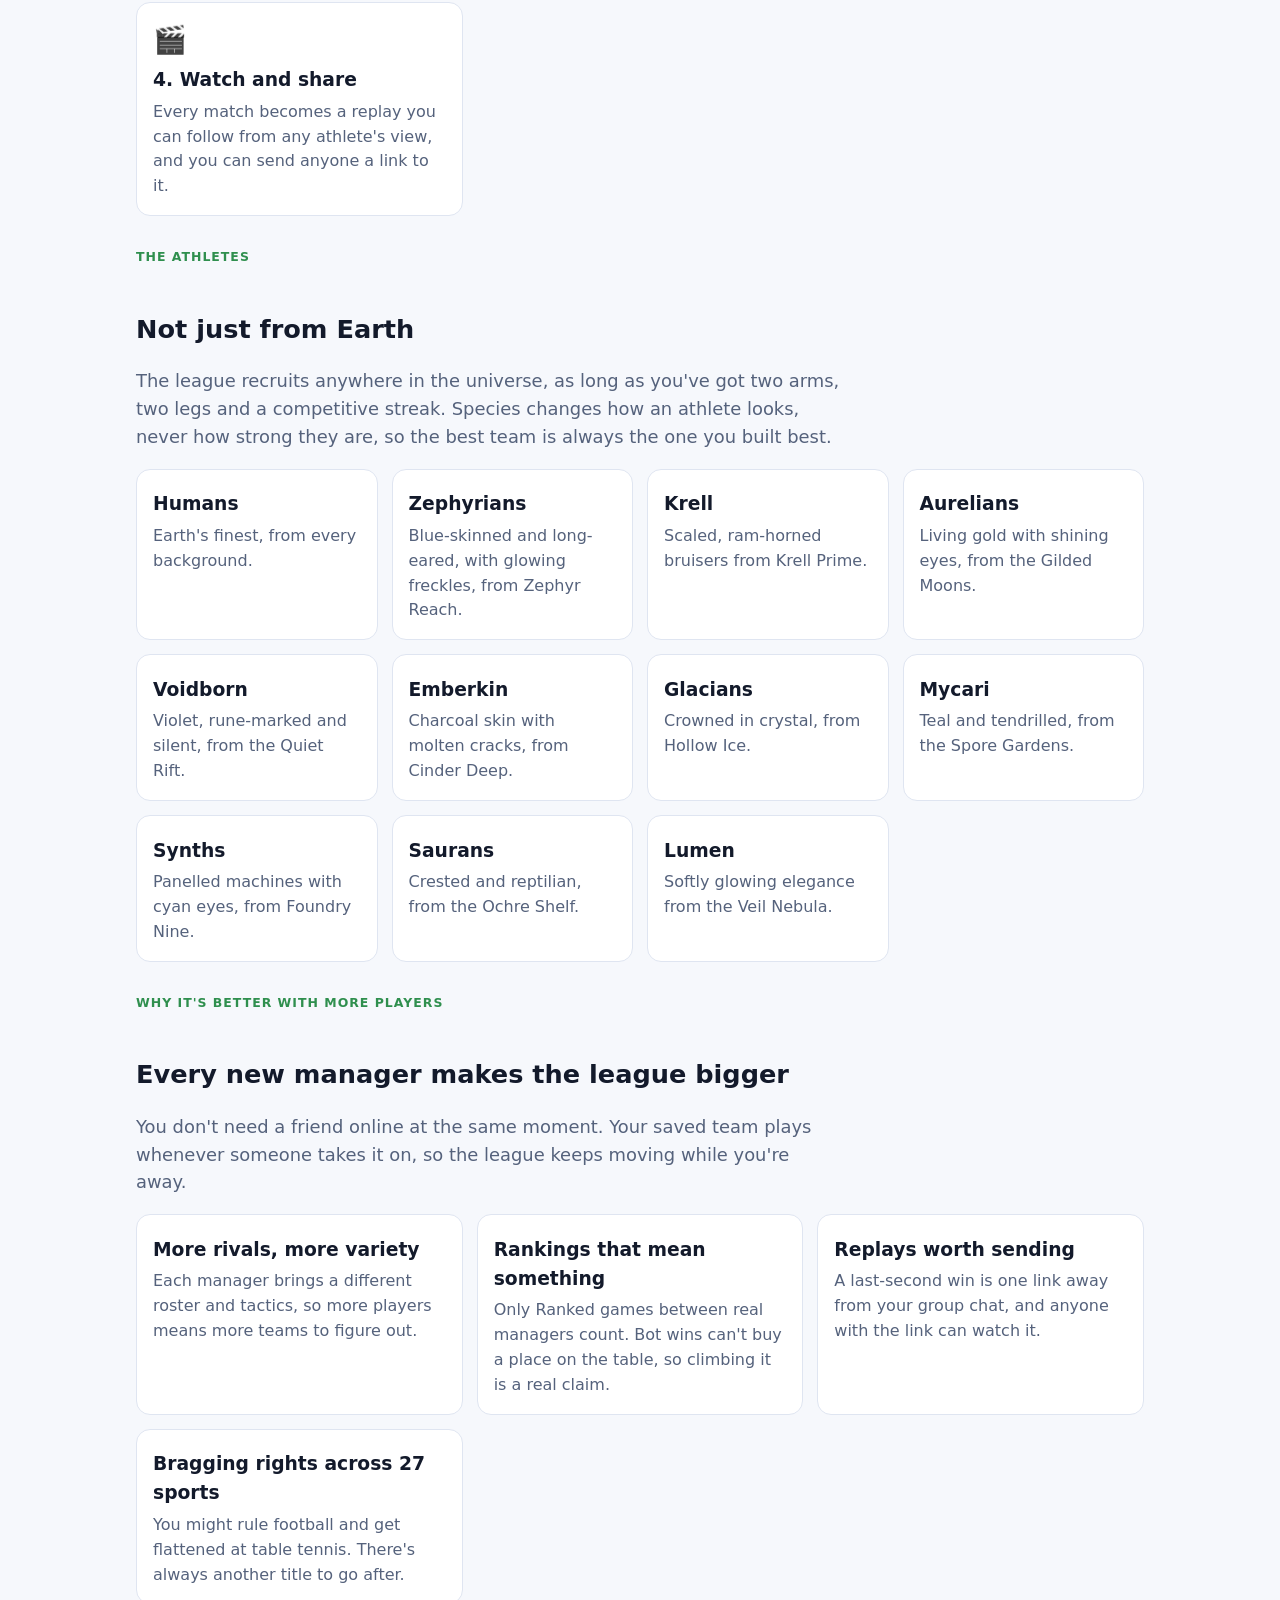
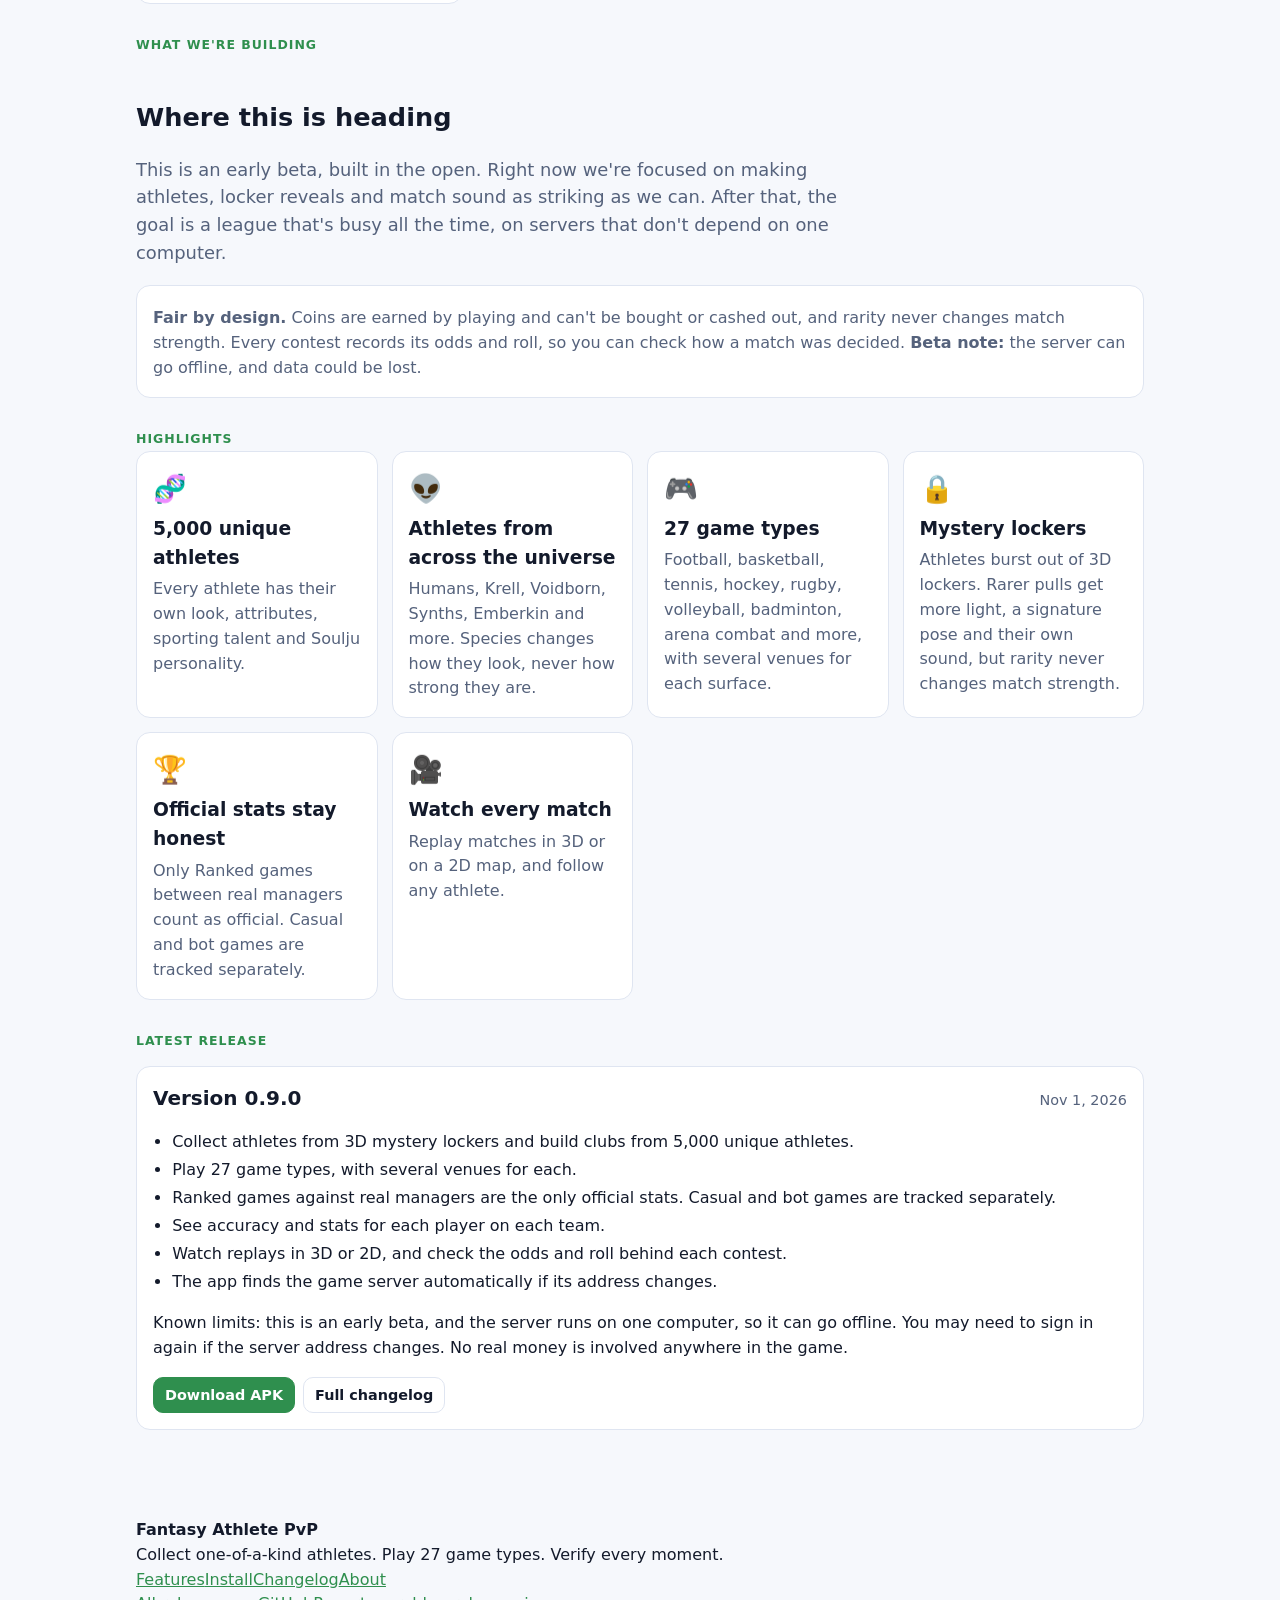
==== commit b275f363: "Update the website Co-Authored-By: Claude Opus 5.5 <noreply@anthropic.com>" ====
--- a/docs/index.html
+++ b/docs/index.html
@@ -30,6 +30,11 @@
     </div>
     <small id="sub" style="color:var(--muted)">No download needed on iPhone, iPad, Mac or PC. The Android app needs Android 7.0 or newer.</small>
   </div>
+
+  <section>
+    <span class="kicker">Release video</span>
+    <video controls playsinline preload="metadata" poster="media/poster.jpg" style="width:100%;border-radius:14px;margin-top:8px;background:#000" aria-label="Fantasy Athlete PvP release video"><source src="media/release.mp4" type="video/mp4"></video>
+  </section>
 
   <section>
     <p class="lead" style="margin-top:0">Build clubs from 5,000 unique athletes, compete across football, basketball, tennis, arena combat and more, and check the odds and dice roll behind every contest. Free to play, with no real money anywhere in the game. This is an early beta.</p>
